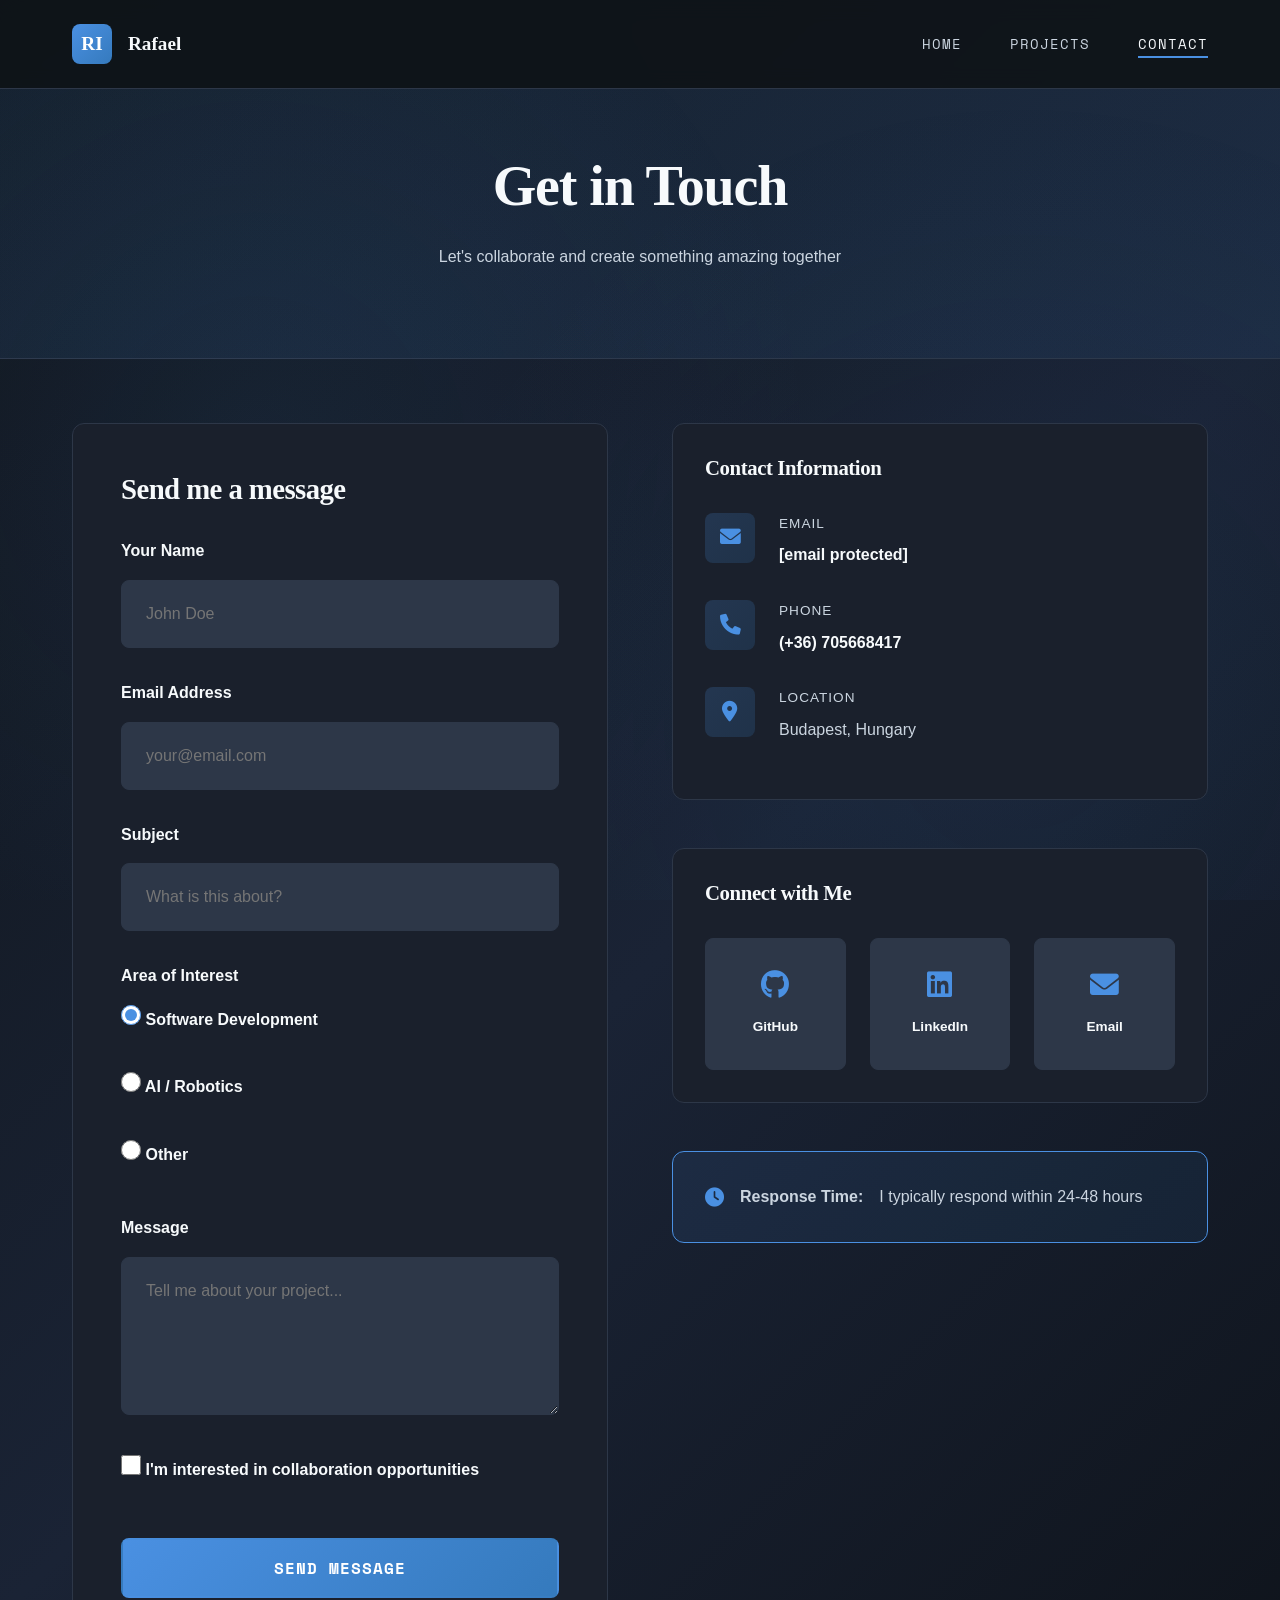
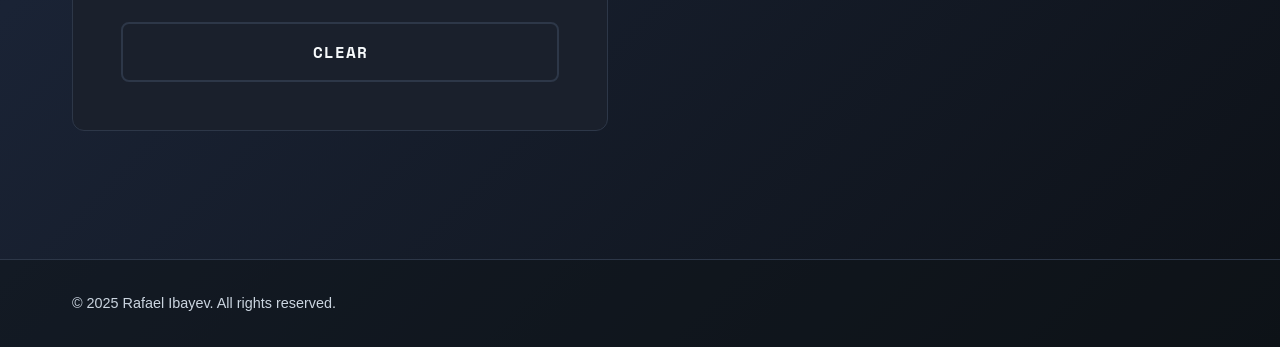
==== contact.html @ 456ae9d1 "Added new files" ====
<!DOCTYPE html>
<html lang="en">
<head>
    <meta charset="UTF-8">
    <meta name="viewport" content="width=device-width, initial-scale=1.0">
    <title>Contact | Rafael Ibayev</title>
    <link rel="stylesheet" href="style.css">
    <link rel="stylesheet" href="https://cdnjs.cloudflare.com/ajax/libs/font-awesome/6.0.0/css/all.min.css">
    <link href="https://fonts.googleapis.com/css2?family=Space+Mono:wght@400;700&family=Lora:wght@600;700;800&display=swap" rel="stylesheet">
</head>
<body>
    <nav class="navbar">
        <div class="nav-wrapper">
            <div class="logo-section">
                <div class="logo">RI</div>
                <span class="logo-text">Rafael</span>
            </div>
            <ul class="nav-menu">
                <li><a href="index.html" class="nav-link">Home</a></li>
                <li><a href="projects.html" class="nav-link">Projects</a></li>
                <li><a href="contact.html" class="nav-link active">Contact</a></li>
            </ul>
            <div class="hamburger">
                <span></span>
                <span></span>
                <span></span>
            </div>
        </div>
    </nav>

    <main>
        <section class="contact-header">
            <div class="container">
                <h1>Get in Touch</h1>
                <p class="subtitle">Let's collaborate and create something amazing together</p>
            </div>
        </section>

        <section class="contact-section">
            <div class="container">
                <div class="contact-grid">
                    <!-- Contact Form -->
                    <div class="contact-form-wrapper">
                        <h2>Send me a message</h2>
                        <form class="contact-form" id="contactForm">
                            <div class="form-group">
                                <label for="name">Your Name</label>
                                <input type="text" id="name" name="name" required placeholder="John Doe">
                            </div>

                            <div class="form-group">
                                <label for="email">Email Address</label>
                                <input type="email" id="email" name="email" required placeholder="your@email.com">
                            </div>

                            <div class="form-group">
                                <label for="subject">Subject</label>
                                <input type="text" id="subject" name="subject" required placeholder="What is this about?">
                            </div>

                            <div class="form-group">
                                <label for="interest">Area of Interest</label>
                                <div class="radio-group">
                                    <label class="radio-label">
                                        <input type="radio" name="interest" value="development" checked>
                                        <span>Software Development</span>
                                    </label>
                                    <label class="radio-label">
                                        <input type="radio" name="interest" value="ai">
                                        <span>AI / Robotics</span>
                                    </label>
                                    <label class="radio-label">
                                        <input type="radio" name="interest" value="other">
                                        <span>Other</span>
                                    </label>
                                </div>
                            </div>

                            <div class="form-group">
                                <label for="message">Message</label>
                                <textarea id="message" name="message" required placeholder="Tell me about your project..." rows="6"></textarea>
                            </div>

                            <div class="form-group checkbox-group">
                                <label class="checkbox-label">
                                    <input type="checkbox" name="consent" required>
                                    <span>I'm interested in collaboration opportunities</span>
                                </label>
                            </div>

                            <button type="submit" class="btn btn-primary btn-large">Send Message</button>
                            <button type="reset" class="btn btn-secondary btn-large">Clear</button>
                        </form>
                        <div id="formMessage" class="form-message"></div>
                    </div>

                    <!-- Contact Info -->
                    <div class="contact-info-wrapper">
                        <div class="contact-info-box">
                            <h3>Contact Information</h3>
                            <div class="info-item">
                                <div class="info-icon">
                                    <i class="fas fa-envelope"></i>
                                </div>
                                <div class="info-content">
                                    <p class="info-label">Email</p>
                                    <a href="/cdn-cgi/l/email-protection#3a485b5c5c5b5f564d525b4e7a5d575b535614595557"><span class="__cf_email__" data-cfemail="136172757572767f647b726753747e727a7f3d707c7e">[email&#160;protected]</span></a>
                                </div>
                            </div>

                            <div class="info-item">
                                <div class="info-icon">
                                    <i class="fas fa-phone"></i>
                                </div>
                                <div class="info-content">
                                    <p class="info-label">Phone</p>
                                    <a href="tel:+36705668417">(+36) 705668417</a>
                                </div>
                            </div>

                            <div class="info-item">
                                <div class="info-icon">
                                    <i class="fas fa-map-marker-alt"></i>
                                </div>
                                <div class="info-content">
                                    <p class="info-label">Location</p>
                                    <p>Budapest, Hungary</p>
                                </div>
                            </div>
                        </div>

                        <div class="social-box">
                            <h3>Connect with Me</h3>
                            <div class="social-links-grid">
                                <a href="https://github.com/falafell99" class="social-card" target="_blank">
                                    <i class="fab fa-github"></i>
                                    <span>GitHub</span>
                                </a>
                                <a href="https://www.linkedin.com/in/rafael-ibayev-17889b334/" class="social-card" target="_blank">
                                    <i class="fab fa-linkedin"></i>
                                    <span>LinkedIn</span>
                                </a>
                                <a href="/cdn-cgi/l/email-protection#daa8bbbcbcbbbfb6adb2bbae9abdb7bbb3b6f4b9b5b7" class="social-card">
                                    <i class="fas fa-envelope"></i>
                                    <span>Email</span>
                                </a>
                            </div>
                        </div>

                        <div class="response-time-box">
                            <p>
                                <i class="fas fa-clock"></i>
                                <strong>Response Time:</strong> I typically respond within 24-48 hours
                            </p>
                        </div>
                    </div>
                </div>
            </div>
        </section>
    </main>

    <footer class="footer">
        <div class="container">
            <p>&copy; 2025 Rafael Ibayev. All rights reserved.</p>
            <div class="footer-links"
---- style.css ----
/* ================================
   VARIABLES & THEME
   ================================ */

:root {
    /* Colors */
    --bg-primary: #0f1419;
    --bg-secondary: #1a202c;
    --bg-tertiary: #2d3748;
    --text-primary: #f7fafc;
    --text-secondary: #cbd5e0;
    --accent-primary: #4a90e2;
    --accent-secondary: #357abd;
    --accent-tertiary: #c0d9f5;
    --border-color: #2d3748;
    
    /* Spacing */
    --spacing-xs: 0.5rem;
    --spacing-sm: 1rem;
    --spacing-md: 1.5rem;
    --spacing-lg: 2rem;
    --spacing-xl: 3rem;
    --spacing-2xl: 4rem;
    
    /* Typography */
    --font-serif: 'Palatino', 'Palatino Linotype', serif;
    --font-mono: 'Space Mono', monospace;
    --font-sans: -apple-system, BlinkMacSystemFont, 'Segoe UI', sans-serif;
    
    /* Transitions */
    --transition-fast: 0.2s ease;
    --transition-normal: 0.35s ease;
    --transition-slow: 0.5s ease;
}

/* ================================
   GLOBAL STYLES
   ================================ */

* {
    margin: 0;
    padding: 0;
    box-sizing: border-box;
}

html {
    scroll-behavior: smooth;
}

body {
    background: linear-gradient(135deg, #0f1419 0%, #1a2335 50%, #0d1117 100%);
    color: var(--text-primary);
    font-family: var(--font-sans);
    line-height: 1.6;
    min-height: 100vh;
    overflow-x: hidden;
    position: relative;
}

body::before {
    content: '';
    position: fixed;
    top: 0;
    left: 0;
    right: 0;
    bottom: 0;
    background: radial-gradient(circle at 20% 50%, rgba(74, 144, 226, 0.08) 0%, transparent 50%),
                radial-gradient(circle at 80% 80%, rgba(53, 122, 189, 0.08) 0%, transparent 50%);
    pointer-events: none;
    z-index: 0;
}

.container {
    max-width: 1200px;
    margin: 0 auto;
    padding: 0 var(--spacing-lg);
    position: relative;
    z-index: 1;
}

/* ================================
   TYPOGRAPHY
   ================================ */

h1, h2, h3, h4, h5, h6 {
    font-family: var(--font-serif);
    font-weight: 700;
    line-height: 1.2;
    letter-spacing: -0.02em;
}

h1 { font-size: 3.5rem; }
h2 { font-size: 2.5rem; }
h3 { font-size: 1.5rem; }
h4 { font-size: 1.25rem; }

p {
    font-size: 1rem;
    color: var(--text-secondary);
    margin-bottom: var(--spacing-md);
}

a {
    color: var(--accent-primary);
    text-decoration: none;
    transition: color var(--transition-fast);
}

a:hover {
    color: var(--accent-secondary);
}

/* ================================
   BUTTONS
   ================================ */

.btn {
    display: inline-flex;
    align-items: center;
    justify-content: center;
    gap: var(--spacing-sm);
    padding: 0.75rem 1.5rem;
    border: 2px solid transparent;
    border-radius: 8px;
    font-weight: 600;
    font-size: 0.95rem;
    cursor: pointer;
    transition: all var(--transition-fast);
    font-family: var(--font-mono);
    text-transform: uppercase;
    letter-spacing: 1px;
}

.btn-large {
    padding: 1rem 2rem;
    font-size: 1rem;
    width: 100%;
    margin-top: var(--spacing-md);
}

.btn-primary {
    background: linear-gradient(135deg, #4a90e2 0%, #357abd 100%);
    color: white;
    border-color: transparent;
}

.btn-primary:hover {
    transform: translateY(-3px);
    box-shadow: 0 15px 40px rgba(74, 144, 226, 0.4);
}

.btn-secondary {
    background: transparent;
    color: var(--text-primary);
    border-color: var(--border-color);
}

.btn-secondary:hover {
    background: var(--bg-tertiary);
    border-color: var(--accent-primary);
}

/* ================================
   NAVBAR
   ================================ */

.navbar {
    position: sticky;
    top: 0;
    z-index: 1000;
    background: rgba(15, 20, 25, 0.9);
    backdrop-filter: blur(10px);
    border-bottom: 1px solid var(--border-color);
    padding: var(--spacing-md) 0;
}

.nav-wrapper {
    display: flex;
    justify-content: space-between;
    align-items: center;
    max-width: 1200px;
    margin: 0 auto;
    padding: 0 var(--spacing-lg);
}

.logo-section {
    display: flex;
    align-items: center;
    gap: var(--spacing-sm);
}

.logo {
    width: 40px;
    height: 40px;
    background: linear-gradient(135deg, var(--accent-primary) 0%, var(--accent-secondary) 100%);
    border-radius: 8px;
    display: flex;
    align-items: center;
    justify-content: center;
    font-weight: 800;
    font-size: 1.2rem;
    color: white;
    font-family: var(--font-serif);
}

.logo-text {
    font-family: var(--font-serif);
    font-size: 1.2rem;
    font-weight: 700;
    display: none;
}

@media (min-width: 768px) {
    .logo-text {
        display: block;
    }
}

.nav-menu {
    display: flex;
    list-style: none;
    gap: var(--spacing-xl);
}

.nav-link {
    color: var(--text-secondary);
    font-family: var(--font-mono);
    font-size: 0.9rem;
    text-transform: uppercase;
    letter-spacing: 1px;
    transition: color var(--transition-fast);
    position: relative;
}

.nav-link::after {
    content: '';
    position: absolute;
    bottom: -4px;
    left: 0;
    width: 0;
    height: 2px;
    background: var(--accent-primary);
    transition: width var(--transition-fast);
}

.nav-link:hover::after,
.nav-link.active::after {
    width: 100%;
}

.nav-link:hover,
.nav-link.active {
    color: var(--text-primary);
}

.hamburger {
    display: none;
    flex-direction: column;
    cursor: pointer;
    gap: 5px;
}

.hamburger span {
    width: 25px;
    height: 3px;
    background: var(--text-primary);
    border-radius: 2px;
    transition: all var(--transition-fast);
}

@media (max-width: 768px) {
    .nav-menu {
        display: none;
    }
    .hamburger {
        display: flex;
    }
}

/* ================================
   HERO SECTION
   ================================ */

.hero {
    padding: var(--spacing-2xl) 0;
    min-height: 85vh;
    display: flex;
    align-items: center;
    animation: fadeInUp 0.8s ease 0.2s both;
}

.hero .container {
    display: grid;
    grid-template-columns: 1fr 1fr;
    gap: var(--spacing-2xl);
    align-items: center;
}

.hero-content h1 {
    margin-bottom: var(--spacing-md);
    animation: fadeInUp 0.8s ease 0.3s both;
}

.gradient-text {
    background: linear-gradient(135deg, #10b981 0%, #059669 100%);
    -webkit-background-clip: text;
    -webkit-text-fill-color: transparent;
    background-clip: text;
}

.hero-subtitle {
    font-family: var(--font-mono);
    font-size: 1.1rem;
    color: var(--accent-primary);
    text-transform: uppercase;
    letter-spacing: 2px;
    margin-bottom: var(--spacing-sm);
    animation: fadeInUp 0.8s ease 0.4s both;
}

.hero-description {
    font-size: 1.1rem;
    line-height: 1.8;
    margin-bottom: var(--spacing-xl);
    animation: fadeInUp 0.8s ease 0.5s both;
}

.hero-cta {
    display: flex;
    gap: var(--spacing-md);
    margin-bottom: var(--spacing-xl);
    animation: fadeInUp 0.8s ease 0.6s both;
    flex-wrap: wrap;
}

.social-icons {
    display: flex;
    gap: var(--spacing-lg);
    animation: fadeInUp 0.8s ease 0.7s both;
}

.social-link {
    width: 50px;
    height: 50px;
    border: 2px solid var(--border-color);
    border-radius: 8px;
    display: flex;
    align-items: center;
    justify-content: center;
    font-size: 1.5rem;
    transition: all var(--transition-fast);
    color: var(--text-primary);
}

.social-link:hover {
    background: linear-gradient(135deg, #4a90e2 0%, #357abd 100%);
    border-color: transparent;
    color: white;
    transform: translateY(-5px);
}

.hero-visual {
    position: relative;
    height: 400px;
    display: none;
}

@media (min-width: 1024px) {
    .hero-visual {
        display: flex;
        align-items: center;
        justify-content: center;
    }
}

.hero-image {
    position: relative;
    width: 100%;
    height: 100%;
    border-radius: 16px;
    overflow: hidden;
    border: 2px solid var(--border-color);
    box-shadow: 0 20px 60px rgba(74, 144, 226, 0.2);
}

.hero-img {
    width: 100%;
    height: 100%;
    object-fit: cover;
    transition: transform var(--transition-slow);
}

.hero-image:hover .hero-img {
    transform: scale(1.05);
}

.floating-card {
    position: absolute;
    width: 150px;
    height: 150px;
    border: 2px solid var(--border-color);
    border-radius: 12px;
    display: flex;
    align-items: center;
    justify-content: center;
    background: rgba(30, 41, 59, 0.5);
    backdrop-filter: blur(10px);
    animation: float 3s ease-in-out infinite;
}

.card-1 {
    top: 0;
    right: 0;
    animation-delay: 0s;
}

.card-2 {
    top: 150px;
    right: 120px;
    animation-delay: 0.5s;
}

.card-3 {
    bottom: 50px;
    right: 30px;
    animation-delay: 1s;
}

.card-label {
    font-family: var(--font-mono);
    font-size: 0.9rem;
    text-transform: uppercase;
    letter-spacing: 1px;
    text-align: center;
    color: var(--accent-primary);
}

@keyframes float {
    0%, 100% {
        transform: translateY(0px);
    }
    50% {
        transform: translateY(-20px);
    }
}

@keyframes fadeInUp {
    from {
        opacity: 0;
        transform: translateY(30px);
    }
    to {
        opacity: 1;
        transform: translateY(0);
    }
}

/* ================================
   ABOUT SECTION
   ================================ */

.about {
    padding: var(--spacing-2xl) 0;
    background: rgba(26, 35, 53, 0.3);
    border-top: 1px solid var(--border-color);
    border-bottom: 1px solid var(--border-color);
}

.section-title {
    margin-bottom: var(--spacing-xl);
    text-align: center;
}

.about-content {
    display: grid;
    grid-template-columns: 1fr 1fr;
    gap: var(--spacing-2xl);
    align-items: start;
}

.about-text p {
    font-size: 1.05rem;
    line-height: 1.8;
}

.skills-grid {
    display: flex;
    flex-direction: column;
    gap: var(--spacing-xl);
}

.skill-category h3 {
    margin-bottom: var(--spacing-md);
    font-size: 1.1rem;
}

.skill-tags {
    display: flex;
    flex-wrap: wrap;
    gap: var(--spacing-sm);
}

.tag {
    background: var(--bg-tertiary);
    border: 1px solid var(--border-color);
    padding: 0.5rem 1rem;
    border-radius: 20px;
    font-size: 0.9rem;
    color: var(--text-secondary);
    transition: all var(--transition-fast);
}

.tag:hover {
    background: var(--accent-primary);
    border-color: var(--accent-primary);
    color: white;
    transform: translateY(-3px);
}

.tag.accent {
    background: linear-gradient(135deg, rgba(99, 102, 241, 0.2) 0%, rgba(139, 92, 246, 0.2) 100%);
    border-color: var(--accent-primary);
    color: var(--accent-primary);
}

@media (max-width: 768px) {
    .about-content {
        grid-template-columns: 1fr;
    }
}

/* ================================
   ACHIEVEMENTS SECTION
   ================================ */

.achievements {
    padding: var(--spacing-2xl) 0;
}

.achievements-grid {
    display: grid;
    grid-template-columns: repeat(auto-fit, minmax(250px, 1fr));
    gap: var(--spacing-lg);
}

.achievement-card {
    background: linear-gradient(135deg, rgba(74, 144, 226, 0.15) 0%, rgba(53, 122, 189, 0.15) 100%);
    border: 2px solid var(--border-color);
    padding: var(--spacing-lg);
    border-radius: 16px;
    text-align: center;
    transition: all var(--transition-normal);
    position: relative;
    overflow: hidden;
}

.achievement-card::before {
    content: '';
    position: absolute;
    top: 0;
    left: -100%;
    width: 100%;
    height: 100%;
    background: linear-gradient(135deg, rgba(74, 144, 226, 0.3) 0%, transparent 100%);
    transition: left var(--transition-normal);
}

.achievement-card:hover::before {
    left: 100%;
}

.achievement-card:hover {
    border-color: var(--accent-primary);
    transform: translateY(-10px);
    box-shadow: 0 25px 50px rgba(74, 144, 226, 0.3);
}

.medal-container {
    width: 100%;
    margin-bottom: 15px;
}

.medal-photo {
    width: 100%;
    height: 180px; 
    object-fit: contain; 
    border-radius: 8px; 
    background-color: #f8fafc; 
    border: 1px solid #e5e7eb;
    padding: 5px; 
    box-shadow: 0 2px 4px rgba(0,0,0,0.05);
}

.card-img {
    width: 100%;
    height: 250px;
    object-fit: cover;
}

.medal-photo:hover {
    transform: scale(1.1) rotate(5deg);
    box-shadow: 0 12px 30px rgba(0, 0, 0, 0.4);
}

.medal-icon {
    width: 80px;
    height: 80px;
    margin: 0 auto var(--spacing-md);
    display: flex;
    align-items: center;
    justify-content: center;
    font-size: 2.5rem;
    border-radius: 50%;
    transition: all var(--transition-normal);
    box-shadow: 0 8px 20px rgba(0, 0, 0, 0.3);
}

.medal-icon:hover {
    transform: scale(1.1) rotate(5deg);
    box-shadow: 0 12px 30px rgba(0, 0, 0, 0.4);
}

.medal-icon.gold {
    background: linear-gradient(135deg, #fbbf24 0%, #f59e0b 100%);
    color: #78350f;
}

.medal-icon.silver {
    background: linear-gradient(135deg, #e5e7eb 0%, #d1d5db 100%);
    color: #374151;
}

.medal-icon.bronze {
    background: linear-gradient(135deg, #d97706 0%, #b45309 100%);
    color: white;
}

.achievement-card h3 {
    margin-bottom: var(--spacing-sm);
}

.achievement-card p {
    font-size: 0.95rem;
    margin-bottom: var(--spacing-xs);
}

.meta {
    font-family: var(--font-mono);
    font-size: 0.85rem;
    color: var(--accent-primary);
    text-transform: uppercase;
    letter-spacing: 1px;
}

/* ================================
   FEATURED PROJECTS
   ================================ */

.featured-projects {
    padding: var(--spacing-2xl) 0;
    background: rgba(26, 35, 53, 0.3);
    border-top: 1px solid var(--border-color);
    border-bottom: 1px solid var(--border-color);
}

.projects-preview {
    display: grid;
    grid-template-columns: repeat(auto-fit, minmax(320px, 1fr));
    gap: var(--spacing-lg);
    margin-bottom: var(--spacing-2xl);
}

.project-preview-card {
    background: var(--bg-secondary);
    border: 1px solid var(--border-color);
    padding: var(--spacing-lg);
    border-radius: 12px;
    transition: all var(--transition-normal);
    overflow: hidden;
}

.project-preview-card:hover {
    border-color: var(--accent-primary);
    transform: translateY(-8px);
    box-shadow: 0 20px 40px rgba(74, 144, 226, 0.2);
}

.project-card-image {
    width: calc(100% + 2 * var(--spacing-lg));
    margin: calc(-1 * var(--spacing-lg)) calc(-1 * var(--spacing-lg)) var(--spacing-lg) calc(-1 * var(--spacing-lg));
    height: 200px;
    border-radius: 12px 12px 0 0;
    overflow: hidden;
}

.card-img {
    width: 100%;
    height: 100%;
    object-fit: cover;
    transition: transform var(--transition-normal);
}

.project-preview-card:hover .card-img {
    transform: scale(1.05);
}

.project-badge {
    display: inline-block;
    background: linear-gradient(135deg, #4a90e2 0%, #357abd 100%);
    color: white;
    padding: 0.4rem 1rem;
    border-radius: 20px;
    font-size: 0.75rem;
    text-transform: uppercase;
    letter-spacing: 1px;
    margin-bottom: var(--spacing-md);
    font-weight: 600;
}

.project-preview-card h3 {
    margin-bottom: var(--spacing-sm);
}

.project-preview-card p {
    font-size: 0.95rem;
    margin-bottom: var(--spacing-md);
    line-height: 1.6;
}

.tech-stack {
    display: flex;
    flex-wrap: wrap;
    gap: var(--spacing-xs);
    margin-bottom: var(--spacing-md);
}

.tech-stack span {
    background: var(--bg-tertiary);
    padding: 0.3rem 0.7rem;
    border-radius: 4px;
    font-size: 0.8rem;
    color: var(--accent-primary);
    font-family: var(--font-mono);
}

.project-link {
    color: var(--accent-primary);
    font-weight: 600;
    font-family: var(--font-mono);
    transition: all var(--transition-fast);
    display: inline-flex;
    align-items: center;
}

.project-link:hover {
    gap: 0.5rem;
}

.view-all-projects {
    text-align: center;
}

/* ================================
   PROJECTS PAGE
   ================================ */

.projects-header {
    padding: var(--spacing-2xl) 0;
    text-align: center;
    background: linear-gradient(135deg, rgba(74, 144, 226, 0.1) 0%, rgba(53, 122, 189, 0.1) 100%);
    border-bottom: 1px solid var(--border-color);
}

.projects-header h1 {
    margin-bottom: var(--spacing-md);
}

.projects-section {
    padding: var(--spacing-2xl) 0;
}

.project-item {
    margin-bottom: var(--spacing-2xl);
    padding-bottom: var(--spacing-2xl);
    border-bottom: 1px solid var(--border-color);
}

.project-item:last-child {
    border-bottom: none;
    margin-bottom: 0;
    padding-bottom: 0;
}

.project-grid {
    display: grid;
    grid-template-columns: 1fr 1fr;
    gap: var(--spacing-2xl);
    align-items: center;
}

@media (max-width: 768px) {
    .project-grid {
        grid-template-columns: 1fr;
    }
}

.project-image {
    height: 400px;
    border-radius: 12px;
    overflow: hidden;
    position: relative;
}

.project-img {
    width: 100%;
    height: 100%;
    object-fit: cover;
    border: 2px solid var(--border-color);
    border-radius: 12px;
    transition: all var(--transition-normal);
}

.project-image:hover .project-img {
    transform: scale(1.05);
    filter: brightness(0.8);
}

.image-overlay {
    position: absolute;
    top: 0;
    left: 0;
    right: 0;
    bottom: 0;
    display: flex;
    align-items: center;
    justify-content: center;
    background: rgba(0, 0, 0, 0.3);
    opacity: 0;
    transition: opacity var(--transition-normal);
}

.project-image:hover .image-overlay {
    opacity: 1;
}

.overlay-label {
    background: linear-gradient(135deg, var(--accent-primary) 0%, var(--accent-secondary) 100%);
    color: white;
    padding: 0.75rem 1.5rem;
    border-radius: 20px;
    font-weight: 600;
    font-size: 0.9rem;
    text-transform: uppercase;
    letter-spacing: 1px;
}

.project-details {
    display: flex;
    flex-direction: column;
    gap: var(--spacing-lg);
}

.project-header h2 {
    margin: var(--spacing-sm) 0;
}

.project-year {
    font-family: var(--font-mono);
    font-size: 0.9rem;
    color: var(--accent-primary);
    text-transform: uppercase;
    letter-spacing: 1px;
}

.project-tag {
    display: inline-block;
    padding: 0.4rem 1rem;
    border-radius: 20px;
    font-size: 0.75rem;
    text-transform: uppercase;
    letter-spacing: 1px;
    font-weight: 600;
    margin-bottom: var(--spacing-md);
    width: fit-content;
}

.project-tag.ml {
    background: linear-gradient(135deg, rgba(74, 144, 226, 0.2) 0%, rgba(53, 122, 189, 0.2) 100%);
    color: var(--accent-primary);
    border: 1px solid var(--accent-primary);
}

.project-tag.robotics {
    background: linear-gradient(135deg, rgba(74, 144, 226, 0.2) 0%, rgba(192, 217, 245, 0.2) 100%);
    color: #4a90e2;
    border: 1px solid #4a90e2;
}

.project-tag.cv {
    background: linear-gradient(135deg, rgba(53, 122, 189, 0.2) 0%, rgba(74, 144, 226, 0.2) 100%);
    color: #357abd;
    border: 1px solid #357abd;
}

.project-tag.engineering {
    background: linear-gradient(135deg, rgba(74, 144, 226, 0.2) 0%, rgba(53, 122, 189, 0.2) 100%);
    color: var(--accent-primary);
    border: 1px solid var(--accent-primary);
}

.project-description {
    display: flex;
    flex-direction: column;
    gap: var(--spacing-md);
}

.project-tech {
    padding: var(--spacing-lg);
    background: var(--bg-tertiary);
    border-radius: 8px;
    border: 1px solid var(--border-color);
}

.project-tech h4 {
    margin-bottom: var(--spacing-md);
}

.tech-badges {
    display: flex;
    flex-wrap: wrap;
    gap: var(--spacing-sm);
}

.tech-badge {
    background: linear-gradient(135deg, rgba(99, 102, 241, 0.2) 0%, rgba(139, 92, 246, 0.2) 100%);
    border: 1px solid var(--accent-primary);
    padding: 0.5rem 1rem;
    border-radius: 6px;
    font-size: 0.85rem;
    color: var(--accent-primary);
    font-family: var(--font-mono);
}

.project-links {
    display: flex;
    gap: var(--spacing-md);
    flex-wrap: wrap;
}

.project-link-btn {
    display: inline-flex;
    align-items: center;
    gap: var(--spacing-sm);
    padding: 0.75rem 1.5rem;
    background: linear-gradient(135deg, #4a90e2 0%, #357abd 100%);
    color: white;
    border-radius: 8px;
    font-weight: 600;
    transition: all var(--transition-fast);
}

.project-link-btn:hover {
    transform: translateY(-3px);
    box-shadow: 0 15px 40px rgba(74, 144, 226, 0.3);
}

/* ================================
   MORE PROJECTS
   ================================ */

.more-projects {
    padding: var(--spacing-2xl) 0;
    background: rgba(26, 35, 53, 0.3);
    border-top: 1px solid var(--border-color);
    border-bottom: 1px solid var(--border-color);
}

.mini-projects-grid {
    display: grid;
    grid-template-columns: repeat(auto-fit, minmax(250px, 1fr));
    gap: var(--spacing-lg);
}

.mini-project {
    background: var(--bg-secondary);
    border: 1px solid var(--border-color);
    padding: var(--spacing-lg);
    border-radius: 12px;
    text-align: center;
    transition: all var(--transition-normal);
}

.mini-project:hover {
    border-color: var(--accent-primary);
    transform: translateY(-5px);
}

.mini-project h3 {
    display: flex;
    align-items: center;
    justify-content: center;
    gap: var(--spacing-sm);
    margin-bottom: var(--spacing-md);
    font-size: 1.3rem;
}

.mini-project i {
    color: var(--accent-primary);
}

.mini-project p {
    font-size: 0.95rem;
}

/* ================================
   CONTACT PAGE
   ================================ */

.contact-header {
    padding: var(--spacing-2xl) 0;
    text-align: center;
    background: linear-gradient(135deg, rgba(74, 144, 226, 0.1) 0%, rgba(53, 122, 189, 0.1) 100%);
    border-bottom: 1px solid var(--border-color);
}

.contact-header h1 {
    margin-bottom: var(--spacing-md);
}

.contact-section {
    padding: var(--spacing-2xl) 0;
}

.contact-grid {
    display: grid;
    grid-template-columns: 1fr 1fr;
    gap: var(--spacing-2xl);
}

@media (max-width: 968px) {
    .contact-grid {
        grid-template-columns: 1fr;
    }
}

.contact-form-wrapper {
    background: var(--bg-secondary);
    border: 1px solid var(--border-color);
    padding: var(--spacing-xl);
    border-radius: 12px;
}

.contact-form-wrapper h2 {
    margin-bottom: var(--spacing-lg);
    font-size: 1.8rem;
}

.form-group {
    margin-bottom: var(--spacing-lg);
}

.form-group label {
    display: block;
    margin-bottom: var(--spacing-sm);
    font-weight: 600;
    color: var(--text-primary);
}

.form-group input[type="text"],
.form-group input[type="email"],
.form-group textarea {
    width: 100%;
    padding: var(--spacing-md);
    background: var(--bg-tertiary);
    border: 1px solid var(--border-color);
    border-radius: 8px;
    color: var(--text-primary);
    font-family: var(--font-sans);
    font-size: 1rem;
    transition: all var(--transition-fast);
}

.form-group input[type="text"]:focus,
.form-group input[type="email"]:focus,
.form-group textarea:focus {
    outline: none;
    border-color: var(--accent-primary);
    background: var(--bg-tertiary);
    box-shadow: 0 0 0 3px rgba(99, 102, 241, 0.1);
}

.radio-group {
    display: flex;
    flex-direction: column;
    gap: var(--spacing-md);
}

.radio-label {
    display: flex;
    align-items: center;
    gap: var(--spacing-sm);
    cursor: pointer;
    color: var(--text-secondary);
    transition: color var(--transition-fast);
}

.radio-label:hover {
    color: var(--text-primary);
}

.radio-label input[type="radio"] {
    width: 20px;
    height: 20px;
    cursor: pointer;
    accent-color: var(--accent-primary);
}

.checkbox-group {
    margin-top: var(--spacing-lg);
}

.checkbox-label {
    display: flex;
    align-items: center;
    gap: var(--spacing-sm);
    cursor: pointer;
    color: var(--text-secondary);
}

.checkbox-label input[type="checkbox"] {
    width: 20px;
    height: 20px;
    cursor: pointer;
    accent-color: var(--accent-primary);
}

.form-message {
    margin-top: var(--spacing-md);
    padding: var(--spacing-md);
    border-radius: 8px;
    text-align: center;
    display: none;
}

.form-message.success {
    display: block;
    background: rgba(34, 197, 94, 0.1);
    color: #22c55e;
    border: 1px solid rgba(34, 197, 94, 0.3);
}

.form-message.error {
    display: block;
    background: rgba(239, 68, 68, 0.1);
    color: #ef4444;
    border: 1px solid rgba(239, 68, 68, 0.3);
}

.contact-info-wrapper {
    display: flex;
    flex-direction: column;
    gap: var(--spacing-xl);
}

.contact-info-box,
.social-box,
.response-time-box {
    background: var(--bg-secondary);
    border: 1px solid var(--border-color);
    padding: var(--spacing-lg);
    border-radius: 12px;
}

.contact-info-box h3,
.social-box h3 {
    margin-bottom: var(--spacing-lg);
    font-size: 1.3rem;
}

.info-item {
    display: flex;
    gap: var(--spacing-md);
    margin-bottom: var(--spacing-lg);
}

.info-item:last-child {
    margin-bottom: 0;
}

.info-icon {
    width: 50px;
    height: 50px;
    display: flex;
    align-items: center;
    justify-content: center;
    background: linear-gradient(135deg, rgba(74, 144, 226, 0.2) 0%, rgba(53, 122, 189, 0.2) 100%);
    border-radius: 8px;
    color: var(--accent-primary);
    font-size: 1.3rem;
    flex-shrink: 0;
}

.info-content {
    flex: 1;
}

.info-label {
    color: var(--text-secondary);
    font-size: 0.85rem;
    text-transform: uppercase;
    letter-spacing: 1px;
    margin-bottom: var(--spacing-xs);
}

.info-content a {
    color: var(--text-primary);
    font-weight: 600;
}

.social-links-grid {
    display: grid;
    grid-template-columns: repeat(3, 1fr);
    gap: var(--spacing-md);
}

.social-card {
    display: flex;
    flex-direction: column;
    align-items: center;
    justify-content: center;
    padding: var(--spacing-lg);
    background: var(--bg-tertiary);
    border: 1px solid var(--border-color);
    border-radius: 8px;
    transition: all var(--transition-normal);
    color: var(--text-primary);
}

.social-card:hover {
    background: linear-gradient(135deg, rgba(74, 144, 226, 0.2) 0%, rgba(53, 122, 189, 0.2) 100%);
    border-color: var(--accent-primary);
    transform: translateY(-5px);
}

.social-card i {
    font-size: 1.8rem;
    margin-bottom: var(--spacing-sm);
    color: var(--accent-primary);
}

.social-card span {
    font-size: 0.85rem;
    font-weight: 600;
}

.response-time-box {
    padding: var(--spacing-lg);
    background: linear-gradient(135deg, rgba(74, 144, 226, 0.1) 0%, rgba(53, 122, 189, 0.1) 100%);
    border: 1px solid var(--accent-primary);
}

.response-time-box p {
    display: flex;
    align-items: center;
    gap: var(--spacing-sm);
    margin: 0;
}

.response-time-box i {
    color: var(--accent-primary);
    font-size: 1.2rem;
}

/* ================================
   CTA SECTION
   ================================ */

.cta-section {
    padding: var(--spacing-2xl) 0;
    text-align: center;
    background: linear-gradient(135deg, rgba(74, 144, 226, 0.15) 0%, rgba(53, 122, 189, 0.15) 100%);
    border-top: 1px solid var(--border-color);
    border-bottom: 1px solid var(--border-color);
}

.cta-section h2 {
    margin-bottom: var(--spacing-md);
    background: linear-gradient(135deg, #4a90e2 0%, #357abd 100%);
    -webkit-background-clip: text;
    -webkit-text-fill-color: transparent;
    background-clip: text;
}

.cta-section p {
    font-size: 1.1rem;
    margin-bottom: var(--spacing-lg);
    color: var(--text-secondary);
}

/* ================================
   FOOTER
   ================================ */

.footer {
    padding: var(--spacing-lg) 0;
    border-top: 1px solid var(--border-color);
    background: rgba(15, 20, 25, 0.5);
    margin-top: var(--spacing-2xl);
}

.footer .container {
    display: flex;
    justify-content: space-between;
    align-items: center;
}

.footer p {
    margin: 0;
    color: var(--text-secondary);
    font-size: 0.9rem;
}

.footer-links {
    display: flex;
    gap: var(--spacing-lg);
}

.footer-links a {
    color: var(--text-secondary);
    font-size: 0.9rem;
    transition: color var(--transition-fast);
}

.footer-links a:hover {
    color: var(--accent-primary);
}

@media (max-width: 768px) {
    .footer .container {
        flex-direction: column;
        gap: var(--spacing-md);
        text-align: center;
    }
}

/* ================================
   RESPONSIVE
   ================================ */

@media (max-width: 768px) {
    h1 { font-size: 2.5rem; }
    h2 { font-size: 1.8rem; }
    h3 { font-size: 1.3rem; }
    
    .hero .container {
        grid-template-columns: 1fr;
        gap: var(--spacing-lg);
    }
    
    .hero {
        min-height: auto;
        padding: var(--spacing-xl) 0;
    }
    
    .hero-cta {
        flex-direction: column;
    }
    
    .btn-large {
        width: 100%;
    }
    
    .about-content {
        grid-template-columns: 1fr;
    }
    
    .contact-grid {
        grid-template-columns: 1fr;
    }
}

@media (max-width: 480px) {
    :root {
        --spacing-lg: 1.5rem;
        --spacing-2xl: 2.5rem;
    }
    
    h1 { font-size: 2rem; }
    h2 { font-size: 1.5rem; }
    
    .container {
        padding: 0 var(--spacing-md);
    }
    
    .hero {
        padding: var(--spacing-lg) 0;
    }
    
    .social-icons {
        flex-wrap: wrap;
    }
}
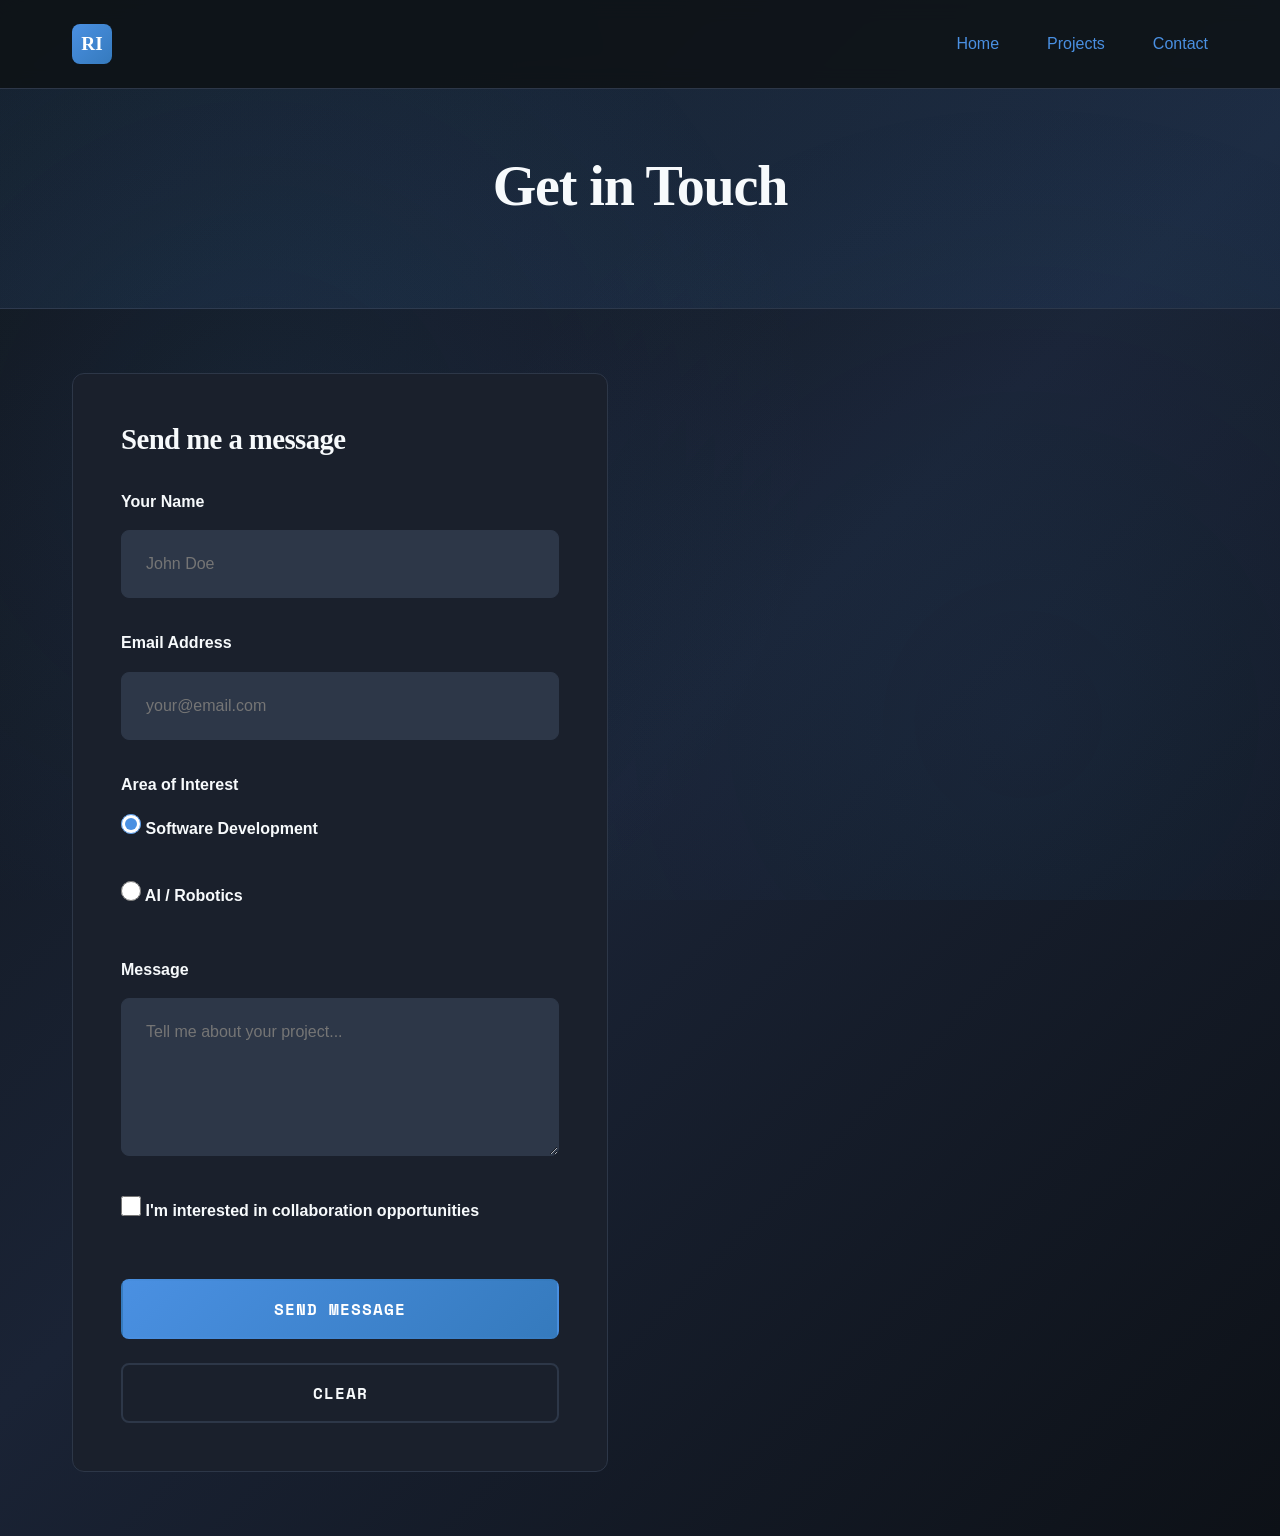
==== commit c38d0da8: "Final submission build: all ELTE criteria met" ====
--- a/contact.html
+++ b/contact.html
@@ -3,87 +3,59 @@
 <head>
     <meta charset="UTF-8">
     <meta name="viewport" content="width=device-width, initial-scale=1.0">
-    <title>Contact | Rafael Ibayev</title>
+    <title>Contact – Portfolio of Rafael Ibayev</title>
     <link rel="stylesheet" href="style.css">
     <link rel="stylesheet" href="https://cdnjs.cloudflare.com/ajax/libs/font-awesome/6.0.0/css/all.min.css">
     <link href="https://fonts.googleapis.com/css2?family=Space+Mono:wght@400;700&family=Lora:wght@600;700;800&display=swap" rel="stylesheet">
 </head>
 <body>
-    <nav class="navbar">
-        <div class="nav-wrapper">
-            <div class="logo-section">
-                <div class="logo">RI</div>
-                <span class="logo-text">Rafael</span>
+    <header>
+        <nav class="navbar">
+            <div class="nav-wrapper">
+                <div class="logo-section"><div class="logo">RI</div></div>
+                <ul class="nav-menu"><li><a href="index.html">Home</a></li><li><a href="projects.html">Projects</a></li><li><a href="contact.html" class="active">Contact</a></li></ul>
             </div>
-            <ul class="nav-menu">
-                <li><a href="index.html" class="nav-link">Home</a></li>
-                <li><a href="projects.html" class="nav-link">Projects</a></li>
-                <li><a href="contact.html" class="nav-link active">Contact</a></li>
-            </ul>
-            <div class="hamburger">
-                <span></span>
-                <span></span>
-                <span></span>
-            </div>
-        </div>
-    </nav>
+        </nav>
+    </header>
 
     <main>
         <section class="contact-header">
-            <div class="container">
-                <h1>Get in Touch</h1>
-                <p class="subtitle">Let's collaborate and create something amazing together</p>
-            </div>
+            <div class="container"><h1>Get in Touch</h1></div>
         </section>
 
         <section class="contact-section">
             <div class="container">
                 <div class="contact-grid">
-                    <!-- Contact Form -->
                     <div class="contact-form-wrapper">
                         <h2>Send me a message</h2>
-                        <form class="contact-form" id="contactForm">
+                        <form class="contact-form" id="contactForm" method="post" action="mailto:raffaelwhat@gmail.com" enctype="text/plain">
                             <div class="form-group">
-                                <label for="name">Your Name</label>
-                                <input type="text" id="name" name="name" required placeholder="John Doe">
+                                <label for="name">Your Name</label> <input type="text" id="name" name="name" required maxlength="100" placeholder="John Doe"> </div>
+
+                            <div class="form-group">
+                                <label for="email">Email Address</label>
+                                <input type="email" id="email" name="email" required maxlength="100" placeholder="your@email.com">
                             </div>
 
                             <div class="form-group">
-                                <label for="email">Email Address</label>
-                                <input type="email" id="email" name="email" required placeholder="your@email.com">
-                            </div>
-
-                            <div class="form-group">
-                                <label for="subject">Subject</label>
-                                <input type="text" id="subject" name="subject" required placeholder="What is this about?">
-                            </div>
-
-                            <div class="form-group">
-                                <label for="interest">Area of Interest</label>
-                                <div class="radio-group">
+                                <label for="interest">Area of Interest</label> <div class="radio-group">
                                     <label class="radio-label">
-                                        <input type="radio" name="interest" value="development" checked>
+                                        <input type="radio" id="development" name="interest" value="development" checked>
                                         <span>Software Development</span>
                                     </label>
                                     <label class="radio-label">
-                                        <input type="radio" name="interest" value="ai">
+                                        <input type="radio" id="ai_robotics" name="interest" value="ai">
                                         <span>AI / Robotics</span>
-                                    </label>
-                                    <label class="radio-label">
-                                        <input type="radio" name="interest" value="other">
-                                        <span>Other</span>
                                     </label>
                                 </div>
                             </div>
 
                             <div class="form-group">
-                                <label for="message">Message</label>
-                                <textarea id="message" name="message" required placeholder="Tell me about your project..." rows="6"></textarea>
+                                <label for="message">Message</label> <textarea id="message" name="message" required maxlength="1000" placeholder="Tell me about your project..." rows="6"></textarea>
                             </div>
 
                             <div class="form-group checkbox-group">
-                                <label class="checkbox-label">
-                                    <input type="checkbox" name="consent" required>
+                                <label class="checkbox-label" for="consent"> <input type="checkbox" id="consent" name="consent" required>
                                     <span>I'm interested in collaboration opportunities</span>
                                 </label>
                             </div>
@@ -91,75 +63,10 @@
                             <button type="submit" class="btn btn-primary btn-large">Send Message</button>
                             <button type="reset" class="btn btn-secondary btn-large">Clear</button>
                         </form>
-                        <div id="formMessage" class="form-message"></div>
                     </div>
-
-                    <!-- Contact Info -->
-                    <div class="contact-info-wrapper">
-                        <div class="contact-info-box">
-                            <h3>Contact Information</h3>
-                            <div class="info-item">
-                                <div class="info-icon">
-                                    <i class="fas fa-envelope"></i>
-                                </div>
-                                <div class="info-content">
-                                    <p class="info-label">Email</p>
-                                    <a href="/cdn-cgi/l/email-protection#3a485b5c5c5b5f564d525b4e7a5d575b535614595557"><span class="__cf_email__" data-cfemail="136172757572767f647b726753747e727a7f3d707c7e">[email&#160;protected]</span></a>
-                                </div>
-                            </div>
-
-                            <div class="info-item">
-                                <div class="info-icon">
-                                    <i class="fas fa-phone"></i>
-                                </div>
-                                <div class="info-content">
-                                    <p class="info-label">Phone</p>
-                                    <a href="tel:+36705668417">(+36) 705668417</a>
-                                </div>
-                            </div>
-
-                            <div class="info-item">
-                                <div class="info-icon">
-                                    <i class="fas fa-map-marker-alt"></i>
-                                </div>
-                                <div class="info-content">
-                                    <p class="info-label">Location</p>
-                                    <p>Budapest, Hungary</p>
-                                </div>
-                            </div>
-                        </div>
-
-                        <div class="social-box">
-                            <h3>Connect with Me</h3>
-                            <div class="social-links-grid">
-                                <a href="https://github.com/falafell99" class="social-card" target="_blank">
-                                    <i class="fab fa-github"></i>
-                                    <span>GitHub</span>
-                                </a>
-                                <a href="https://www.linkedin.com/in/rafael-ibayev-17889b334/" class="social-card" target="_blank">
-                                    <i class="fab fa-linkedin"></i>
-                                    <span>LinkedIn</span>
-                                </a>
-                                <a href="/cdn-cgi/l/email-protection#daa8bbbcbcbbbfb6adb2bbae9abdb7bbb3b6f4b9b5b7" class="social-card">
-                                    <i class="fas fa-envelope"></i>
-                                    <span>Email</span>
-                                </a>
-                            </div>
-                        </div>
-
-                        <div class="response-time-box">
-                            <p>
-                                <i class="fas fa-clock"></i>
-                                <strong>Response Time:</strong> I typically respond within 24-48 hours
-                            </p>
-                        </div>
                     </div>
-                </div>
             </div>
         </section>
     </main>
-
-    <footer class="footer">
-        <div class="container">
-            <p>&copy; 2025 Rafael Ibayev. All rights reserved.</p>
-            <div class="footer-links"+</body>
+</html>
--- a/style.css
+++ b/style.css
@@ -583,12 +583,8 @@
 .medal-photo {
     width: 100%;
     height: 180px; 
-    object-fit: contain; 
-    border-radius: 8px; 
-    background-color: #f8fafc; 
-    border: 1px solid #e5e7eb;
-    padding: 5px; 
-    box-shadow: 0 2px 4px rgba(0,0,0,0.05);
+    object-fit: contain; /* Чтобы сертификат был виден целиком */
+    background-color: #f8fafc; /* Светлый фон для пустых мест по бокам */
 }
 
 .card-img {
@@ -1399,4 +1395,71 @@
     .social-icons {
         flex-wrap: wrap;
     }
-}+}
+/* Фикс для вертикального видео в проектах */
+.prosthetic-media-container {
+    display: flex;
+    gap: 20px;
+    margin-top: 20px;
+}
+
+.prosthetic-media-container video {
+    max-height: 400px; /* Ограничиваем высоту вертикального видео */
+    width: auto;
+    border-radius: 12px;
+    border: 1px solid #334155;
+}
+
+.prosthetic-media-container .project-img-small {
+    width: 50%;
+    object-fit: cover;
+    border-radius: 12px;
+}
+
+@media (max-width: 768px) {
+    .prosthetic-media-container {
+        flex-direction: column;
+    }
+    .prosthetic-media-container .project-img-small {
+        width: 100%;
+    }
+}
+
+body { font-size: 1rem; }
+
+/* Пункт 16: Visited ссылки выглядят иначе для контраста */
+a:visited {
+    color: var(--accent-tertiary);
+    opacity: 0.8;
+}
+
+/* Пункт 18: Ссылки в текстовых блоках должны быть подчеркнуты (навсегда) */
+.about-text p a, .project-description p a {
+    text-decoration: underline;
+}
+
+/* Пункт 19: СТИЛИ ДЛЯ ПЕЧАТИ (ОБЯЗАТЕЛЬНО) */
+@media print {
+    /* Скрываем всё лишнее: меню, кнопки, видео, иконки */
+    .navbar, .btn, .social-icons, .footer, .hamburger, .hero-cta, video, .project-links {
+        display: none !important;
+    }
+    body {
+        background: white !important;
+        color: black !important;
+    }
+    .container {
+        width: 100% !important;
+        max-width: none !important;
+        padding: 0 !important;
+        margin: 0 !important;
+    }
+    h1, h2, h3 { color: black !important; }
+    p { color: #333 !important; }
+    /* Показываем ссылки в виде текста рядом с ними */
+    a:after { content: " (" attr(href) ")"; font-size: 0.8rem; }
+}
+
+/* Стили для таблицы из Пункта 4 */
+table th { font-family: var(--font-mono); background-color: var(--bg-tertiary); }
+table td { border: 1px solid var(--border-color); }
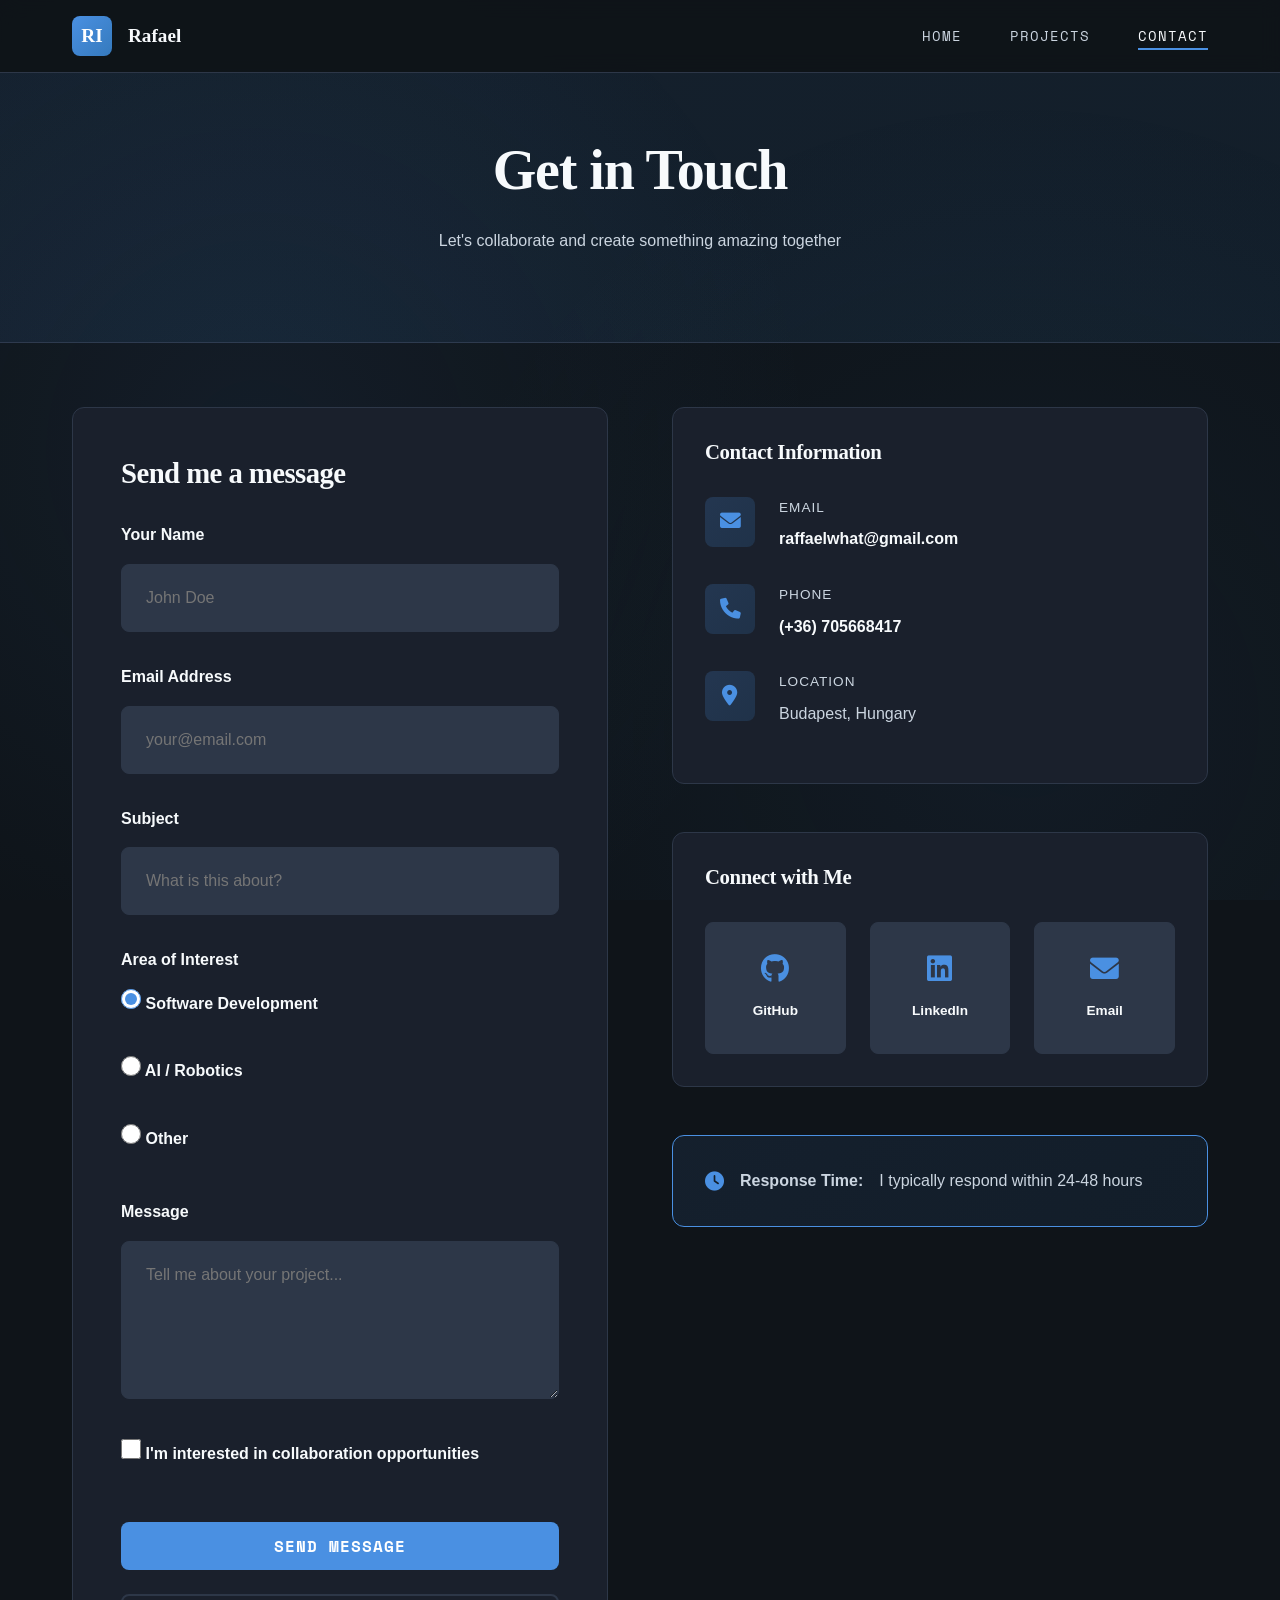
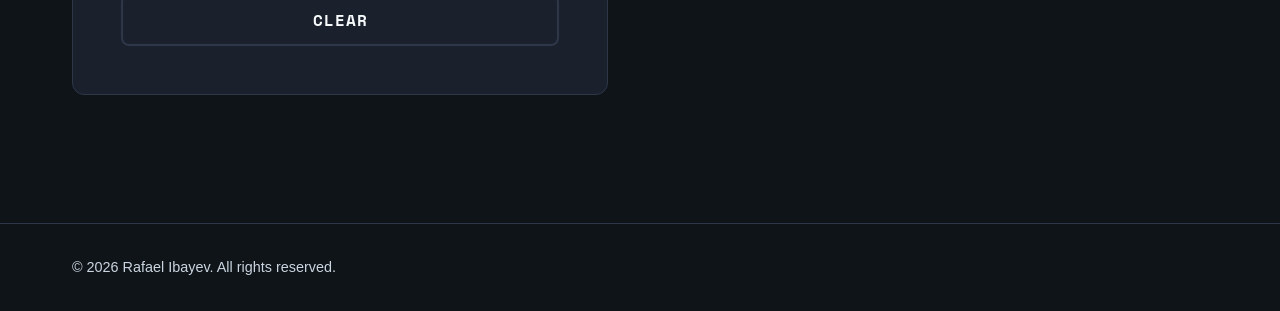
==== commit 4910fa0b: "Restored right-hand contact info and fixed form compliance" ====
--- a/contact.html
+++ b/contact.html
@@ -3,24 +3,35 @@
 <head>
     <meta charset="UTF-8">
     <meta name="viewport" content="width=device-width, initial-scale=1.0">
-    <title>Contact – Portfolio of Rafael Ibayev</title>
+    <title>Contact – Website of Rafael Ibayev</title>
     <link rel="stylesheet" href="style.css">
     <link rel="stylesheet" href="https://cdnjs.cloudflare.com/ajax/libs/font-awesome/6.0.0/css/all.min.css">
     <link href="https://fonts.googleapis.com/css2?family=Space+Mono:wght@400;700&family=Lora:wght@600;700;800&display=swap" rel="stylesheet">
 </head>
 <body>
-    <header>
-        <nav class="navbar">
-            <div class="nav-wrapper">
-                <div class="logo-section"><div class="logo">RI</div></div>
-                <ul class="nav-menu"><li><a href="index.html">Home</a></li><li><a href="projects.html">Projects</a></li><li><a href="contact.html" class="active">Contact</a></li></ul>
+    <nav class="navbar">
+        <div class="nav-wrapper">
+            <div class="logo-section">
+                <div class="logo">RI</div>
+                <span class="logo-text">Rafael</span>
             </div>
-        </nav>
-    </header>
+            <ul class="nav-menu">
+                <li><a href="index.html" class="nav-link">Home</a></li>
+                <li><a href="projects.html" class="nav-link">Projects</a></li>
+                <li><a href="contact.html" class="nav-link active">Contact</a></li>
+            </ul>
+            <div class="hamburger">
+                <span></span><span></span><span></span>
+            </div>
+        </div>
+    </nav>
 
     <main>
         <section class="contact-header">
-            <div class="container"><h1>Get in Touch</h1></div>
+            <div class="container">
+                <h1>Get in Touch</h1>
+                <p class="subtitle">Let's collaborate and create something amazing together</p>
+            </div>
         </section>
 
         <section class="contact-section">
@@ -28,8 +39,7 @@
                 <div class="contact-grid">
                     <div class="contact-form-wrapper">
                         <h2>Send me a message</h2>
-                        <form class="contact-form" id="contactForm" method="post" action="mailto:raffaelwhat@gmail.com" enctype="text/plain">
-                            <div class="form-group">
+                        <form class="contact-form" id="contactForm" method="post" action="mailto:raffaelwhat@gmail.com" enctype="text/plain"> <div class="form-group">
                                 <label for="name">Your Name</label> <input type="text" id="name" name="name" required maxlength="100" placeholder="John Doe"> </div>
 
                             <div class="form-group">
@@ -38,14 +48,23 @@
                             </div>
 
                             <div class="form-group">
+                                <label for="subject">Subject</label>
+                                <input type="text" id="subject" name="subject" required maxlength="150" placeholder="What is this about?">
+                            </div>
+
+                            <div class="form-group">
                                 <label for="interest">Area of Interest</label> <div class="radio-group">
                                     <label class="radio-label">
-                                        <input type="radio" id="development" name="interest" value="development" checked>
+                                        <input type="radio" id="dev-interest" name="interest" value="development" checked>
                                         <span>Software Development</span>
                                     </label>
                                     <label class="radio-label">
-                                        <input type="radio" id="ai_robotics" name="interest" value="ai">
+                                        <input type="radio" id="ai-interest" name="interest" value="ai">
                                         <span>AI / Robotics</span>
+                                    </label>
+                                    <label class="radio-label">
+                                        <input type="radio" id="other-interest" name="interest" value="other">
+                                        <span>Other</span>
                                     </label>
                                 </div>
                             </div>
@@ -64,9 +83,69 @@
                             <button type="reset" class="btn btn-secondary btn-large">Clear</button>
                         </form>
                     </div>
+
+                    <div class="contact-info-wrapper">
+                        <div class="contact-info-box">
+                            <h3>Contact Information</h3>
+                            <div class="info-item">
+                                <div class="info-icon"><i class="fas fa-envelope"></i></div>
+                                <div class="info-content">
+                                    <p class="info-label">Email</p>
+                                    <a href="mailto:raffaelwhat@gmail.com">raffaelwhat@gmail.com</a>
+                                </div>
+                            </div>
+
+                            <div class="info-item">
+                                <div class="info-icon"><i class="fas fa-phone"></i></div>
+                                <div class="info-content">
+                                    <p class="info-label">Phone</p>
+                                    <a href="tel:+36705668417">(+36) 705668417</a>
+                                </div>
+                            </div>
+
+                            <div class="info-item">
+                                <div class="info-icon"><i class="fas fa-map-marker-alt"></i></div>
+                                <div class="info-content">
+                                    <p class="info-label">Location</p>
+                                    <p>Budapest, Hungary</p>
+                                </div>
+                            </div>
+                        </div>
+
+                        <div class="social-box">
+                            <h3>Connect with Me</h3>
+                            <div class="social-links-grid">
+                                <a href="https://github.com/falafell99" class="social-card" target="_blank">
+                                    <i class="fab fa-github"></i>
+                                    <span>GitHub</span>
+                                </a>
+                                <a href="https://www.linkedin.com/in/rafael-ibayev-17889b334/" class="social-card" target="_blank">
+                                    <i class="fab fa-linkedin"></i>
+                                    <span>LinkedIn</span>
+                                </a>
+                                <a href="mailto:raffaelwhat@gmail.com" class="social-card">
+                                    <i class="fas fa-envelope"></i>
+                                    <span>Email</span>
+                                </a>
+                            </div>
+                        </div>
+
+                        <div class="response-time-box">
+                            <p>
+                                <i class="fas fa-clock"></i>
+                                <strong>Response Time:</strong> I typically respond within 24-48 hours
+                            </p>
+                        </div>
                     </div>
+                </div>
             </div>
         </section>
     </main>
+
+    <footer class="footer">
+        <div class="container">
+            <p>&copy; 2026 Rafael Ibayev. All rights reserved.</p>
+        </div>
+    </footer>
 </body>
 </html>
--- a/style.css
+++ b/style.css
@@ -1462,4 +1462,242 @@
 
 /* Стили для таблицы из Пункта 4 */
 table th { font-family: var(--font-mono); background-color: var(--bg-tertiary); }
-table td { border: 1px solid var(--border-color); }+table td { border: 1px solid var(--border-color); }
+
+
+
+CSS
+/* ================================
+   PREMIUM TABLE DESIGN (ELTE CRITERIA)
+   ================================ */
+
+/* Стиль самого спойлера */
+details.project-metrics {
+    margin: var(--spacing-xl) 0;
+    background: rgba(26, 32, 44, 0.4); /* Полупрозрачный фон */
+    border: 1px solid var(--border-color);
+    border-radius: 12px;
+    overflow: hidden;
+    transition: all var(--transition-normal);
+}
+
+details.project-metrics[open] {
+    border-color: var(--accent-primary);
+    box-shadow: 0 10px 30px rgba(74, 144, 226, 0.1);
+}
+
+/* Кнопка-заголовок */
+summary.metrics-title {
+    padding: var(--spacing-md) var(--spacing-lg);
+    cursor: pointer;
+    font-family: var(--font-mono);
+    font-weight: 700;
+    color: var(--accent-primary);
+    list-style: none; /* Убираем стандартную стрелочку */
+    display: flex;
+    align-items: center;
+    gap: 10px;
+    text-transform: uppercase;
+    letter-spacing: 1px;
+}
+
+summary.metrics-title::before {
+    content: '→';
+    transition: transform 0.3s ease;
+}
+
+details[open] summary.metrics-title::before {
+    transform: rotate(90deg);
+}
+
+/* Сама таблица */
+.table-container {
+    padding: 0 var(--spacing-lg) var(--spacing-lg);
+    overflow-x: auto;
+}
+
+.styled-table {
+    width: 100%;
+    border-collapse: separate;
+    border-spacing: 0;
+    font-family: var(--font-mono);
+    font-size: 0.9rem;
+}
+
+.styled-table caption {
+    padding: 15px;
+    font-family: var(--font-serif);
+    color: var(--text-secondary);
+    font-style: italic;
+    text-align: left;
+}
+
+.styled-table th {
+    background: rgba(74, 144, 226, 0.1);
+    color: var(--text-primary);
+    text-align: left;
+    padding: 12px 15px;
+    border-bottom: 2px solid var(--accent-primary);
+}
+
+.styled-table td {
+    padding: 12px 15px;
+    border-bottom: 1px solid var(--border-color);
+    color: var(--text-secondary);
+}
+
+.styled-table tr:hover td {
+    background: rgba(255, 255, 255, 0.03);
+    color: var(--text-primary);
+}
+
+.styled-table tr:last-child td {
+    border-bottom: none;
+}
+
+
+:root {
+    --bg-primary: #0f1419;
+    --bg-secondary: #1a202c;
+    --accent-primary: #4a90e2;
+    --text-primary: #f7fafc;
+    --border-color: #2d3748;
+    --font-mono: 'Space Mono', monospace;
+    --spacing-lg: 2rem;
+}
+
+* { margin: 0; padding: 0; box-sizing: border-box; }
+body { background: var(--bg-primary); color: var(--text-primary); font-family: sans-serif; line-height: 1.6; }
+.container { max-width: 1200px; margin: 0 auto; padding: 0 var(--spacing-lg); }
+
+/* НАВИГАЦИЯ И ГЛАВНОЕ */
+.navbar { position: sticky; top: 0; z-index: 1000; background: rgba(15, 20, 25, 0.9); backdrop-filter: blur(10px); border-bottom: 1px solid var(--border-color); padding: 1rem 0; }
+.nav-wrapper { display: flex; justify-content: space-between; align-items: center; max-width: 1200px; margin: 0 auto; padding: 0 var(--spacing-lg); }
+
+/* СТИЛЬ ТАБЛИЦЫ ДЛЯ ПУНКТА 4 */
+.project-metrics { margin: 2rem 0; background: var(--bg-secondary); padding: 1rem; border-radius: 12px; border: 1px solid var(--border-color); }
+.metrics-title { cursor: pointer; font-family: var(--font-mono); color: var(--accent-primary); font-weight: bold; }
+.styled-table { width: 100%; border-collapse: collapse; margin-top: 1rem; }
+.styled-table th, .styled-table td { padding: 12px; border: 1px solid var(--border-color); text-align: left; }
+.styled-table th { background: rgba(74, 144, 226, 0.1); }
+
+/* СТИЛИ ДЛЯ ПЕЧАТИ (ПУНКТ 19) */
+@media print {
+    .navbar, .btn, .social-icons, .footer, .hamburger, .hero-cta, video, .project-links { display: none !important; }
+    body { background: white !important; color: black !important; }
+    .container { width: 100% !important; max-width: none !important; }
+}
+
+.prosthetic-media-container video { max-height: 400px; width: auto; border-radius: 12px; border: 1px solid #334155; }
+
+
+.hero { padding: 4rem 0; display: flex; align-items: center; }
+.gradient-text { background: linear-gradient(135deg, #10b981 0%, #059669 100%); -webkit-background-clip: text; -webkit-text-fill-color: transparent; }
+.project-preview-card { background: var(--bg-secondary); border: 1px solid var(--border-color); padding: 1.5rem; border-radius: 12px; margin-bottom: 1rem; }
+.achievement-card { background: rgba(74, 144, 226, 0.1); border: 1px solid var(--border-color); padding: 1.5rem; border-radius: 12px; text-align: center; }
+.medal-photo { width: 100%; height: 180px; object-fit: contain; }
+.btn { padding: 0.75rem 1.5rem; border-radius: 8px; font-weight: bold; text-transform: uppercase; cursor: pointer; }
+.btn-primary { background: var(--accent-primary); color: white; border: none; }
+
+
+a:visited { color: #a0aec0; } 
+.about-text p a { text-decoration: underline; } 
+
+
+
+.project-tech {
+    padding: var(--spacing-lg);
+    background: var(--bg-tertiary);
+    border-radius: 8px;
+    border: 1px solid var(--border-color);
+    margin-top: var(--spacing-md);
+}
+
+.project-tech h4 {
+    margin-bottom: var(--spacing-md);
+    color: var(--text-primary);
+}
+
+.tech-badges {
+    display: flex;
+    flex-wrap: wrap;
+    gap: var(--spacing-sm);
+}
+
+.tech-badge {
+    background: linear-gradient(135deg, rgba(74, 144, 226, 0.15) 0%, rgba(53, 122, 189, 0.15) 100%);
+    border: 1px solid var(--accent-primary);
+    padding: 0.5rem 1rem;
+    border-radius: 6px;
+    font-size: 0.85rem;
+    color: var(--accent-primary);
+    font-family: var(--font-mono);
+    text-transform: none; /* Чтобы названия языков были как в коде */
+}
+
+/* 2. СТИЛИЗАЦИЯ ТАБЛИЦЫ (Для пункта №4) */
+details.project-metrics {
+    margin: var(--spacing-xl) 0;
+    background: rgba(26, 32, 44, 0.4);
+    border: 1px solid var(--border-color);
+    border-radius: 12px;
+    overflow: hidden;
+}
+
+summary.metrics-title {
+    padding: var(--spacing-md) var(--spacing-lg);
+    cursor: pointer;
+    font-family: var(--font-mono);
+    font-weight: 700;
+    color: var(--accent-primary);
+    display: flex;
+    align-items: center;
+    gap: 10px;
+}
+
+.styled-table {
+    width: 100%;
+    border-collapse: collapse;
+    font-family: var(--font-mono);
+    font-size: 0.9rem;
+    color: var(--text-secondary);
+}
+
+.styled-table th, .styled-table td {
+    padding: 12px 15px;
+    border: 1px solid var(--border-color);
+    text-align: left;
+}
+
+.styled-table th {
+    background: rgba(74, 144, 226, 0.1);
+    color: var(--text-primary);
+}
+
+/* 3. ОБЯЗАТЕЛЬНЫЕ КРИТЕРИИ ELTE (Visited links & Print) */
+a:visited {
+    color: var(--accent-tertiary); /* Пункт №16: Визуальное отличие */
+    opacity: 0.8;
+}
+
+.project-description p a {
+    text-decoration: underline; /* Пункт №18: Подчеркивание ссылок */
+}
+
+/* СТИЛИ ДЛЯ ПЕЧАТИ (Пункт №19) */
+@media print {
+    .navbar, .btn, .social-icons, .footer, .hamburger, .hero-cta, video, .project-links {
+        display: none !important;
+    }
+    body {
+        background: white !important;
+        color: black !important;
+    }
+    .container {
+        width: 100% !important;
+        max-width: none !important;
+        padding: 0 !important;
+    }
+    h1, h2, h3 { color: black !important; }
+    p { color: #333 !important; }
+}
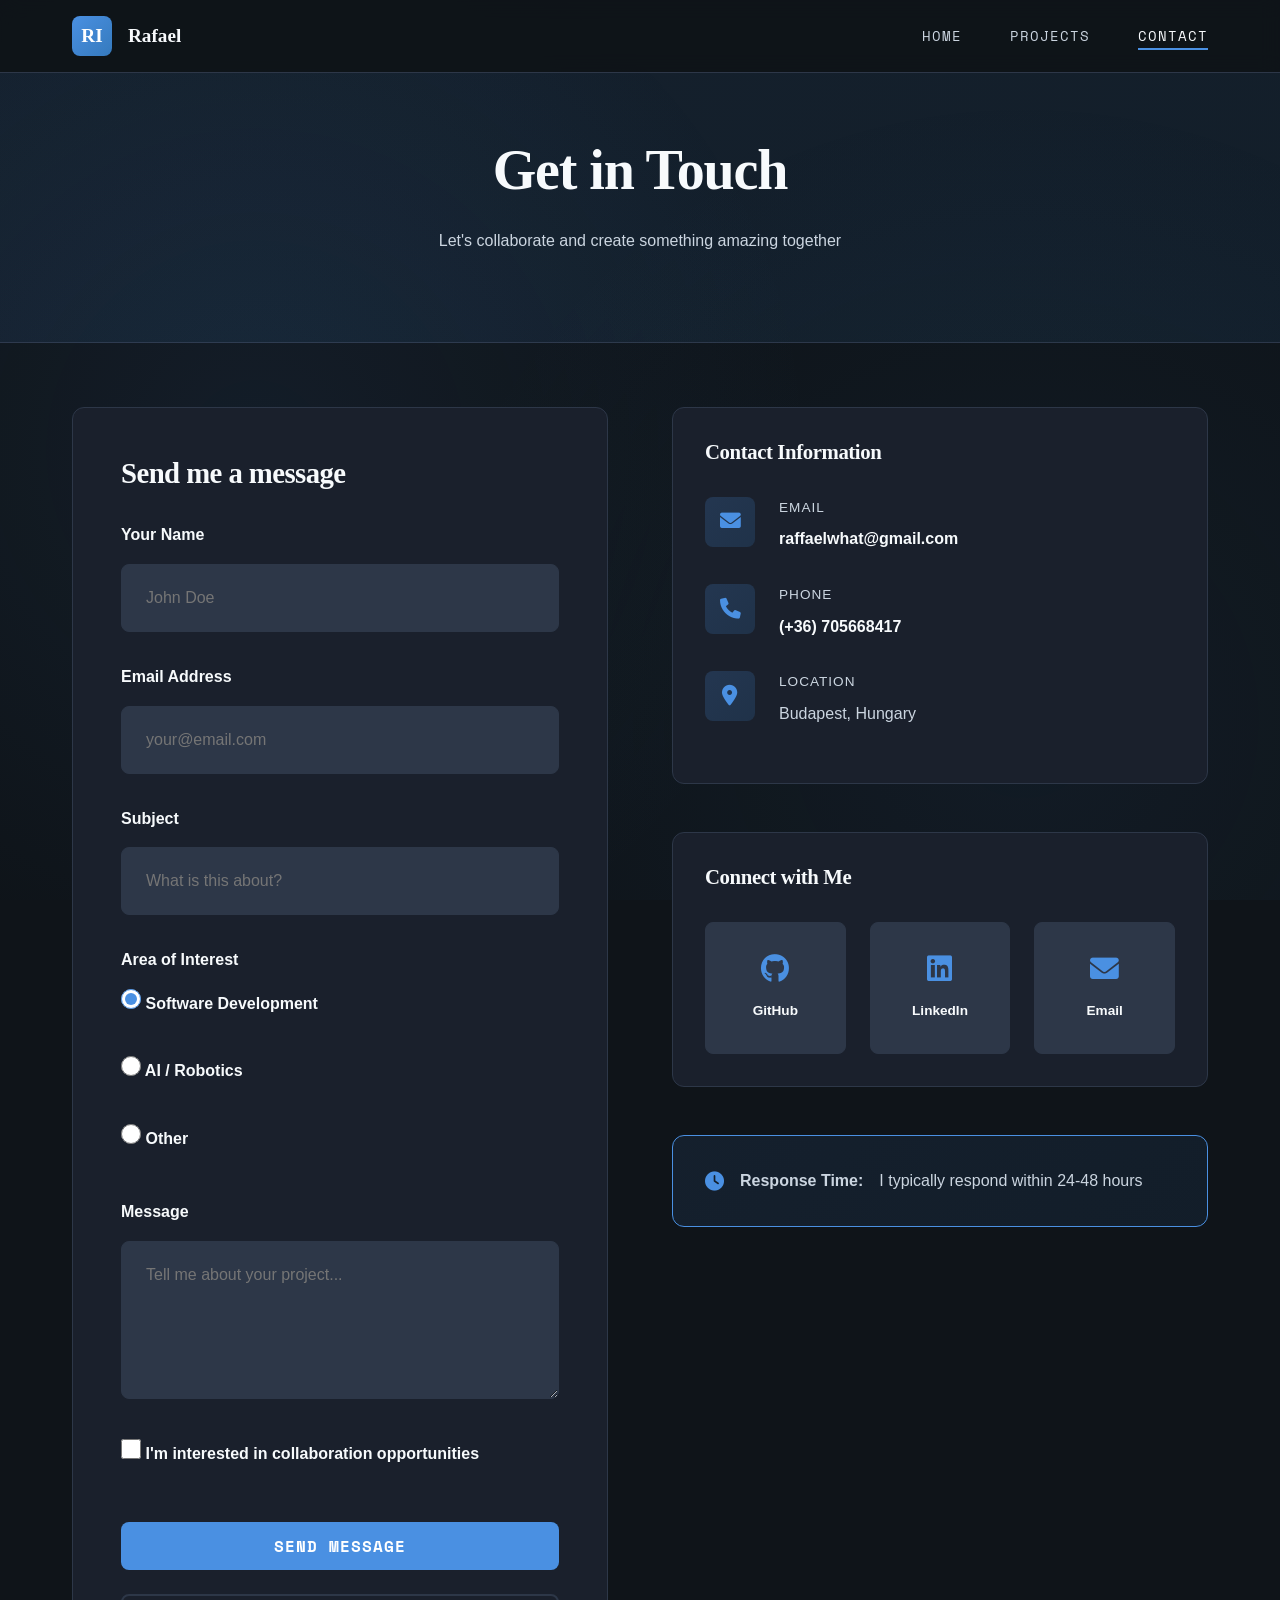
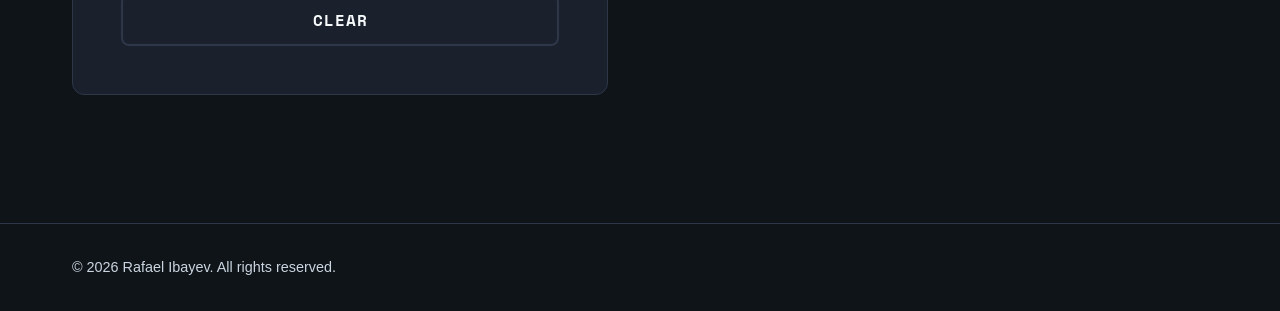
==== commit c1049441: "handled error" ====
--- a/contact.html
+++ b/contact.html
@@ -1,9 +1,7 @@
 <!DOCTYPE html>
-<html lang="en">
-<head>
-    <meta charset="UTF-8">
-    <meta name="viewport" content="width=device-width, initial-scale=1.0">
-    <title>Contact – Website of Rafael Ibayev</title>
+<html lang="en"> <head>
+    <meta charset="UTF-8"> <meta name="viewport" content="width=device-width, initial-scale=1.0">
+    <title>Contact – Portfolio of Rafael Ibayev</title>
     <link rel="stylesheet" href="style.css">
     <link rel="stylesheet" href="https://cdnjs.cloudflare.com/ajax/libs/font-awesome/6.0.0/css/all.min.css">
     <link href="https://fonts.googleapis.com/css2?family=Space+Mono:wght@400;700&family=Lora:wght@600;700;800&display=swap" rel="stylesheet">
@@ -39,38 +37,39 @@
                 <div class="contact-grid">
                     <div class="contact-form-wrapper">
                         <h2>Send me a message</h2>
-                        <form class="contact-form" id="contactForm" method="post" action="mailto:raffaelwhat@gmail.com" enctype="text/plain"> <div class="form-group">
-                                <label for="name">Your Name</label> <input type="text" id="name" name="name" required maxlength="100" placeholder="John Doe"> </div>
+                        <form class="contact-form" id="contactForm" method="post" action="mailto:raffaelwhat@gmail.com" enctype="text/plain">
+                            <div class="form-group">
+                                <label for="name">Your Name</label> <input type="text" id="name" name="name" required placeholder="John Doe" maxlength="50"> </div>
 
                             <div class="form-group">
                                 <label for="email">Email Address</label>
-                                <input type="email" id="email" name="email" required maxlength="100" placeholder="your@email.com">
+                                <input type="email" id="email" name="email" required placeholder="your@email.com" maxlength="60">
                             </div>
 
                             <div class="form-group">
                                 <label for="subject">Subject</label>
-                                <input type="text" id="subject" name="subject" required maxlength="150" placeholder="What is this about?">
+                                <input type="text" id="subject" name="subject" required placeholder="What is this about?" maxlength="100">
                             </div>
 
                             <div class="form-group">
-                                <label for="interest">Area of Interest</label> <div class="radio-group">
-                                    <label class="radio-label">
-                                        <input type="radio" id="dev-interest" name="interest" value="development" checked>
+                                <label>Area of Interest</label> <div class="radio-group">
+                                    <label class="radio-label" for="interest-dev">
+                                        <input type="radio" id="interest-dev" name="interest" value="development" checked>
                                         <span>Software Development</span>
                                     </label>
-                                    <label class="radio-label">
-                                        <input type="radio" id="ai-interest" name="interest" value="ai">
+                                    <label class="radio-label" for="interest-ai">
+                                        <input type="radio" id="interest-ai" name="interest" value="ai">
                                         <span>AI / Robotics</span>
                                     </label>
-                                    <label class="radio-label">
-                                        <input type="radio" id="other-interest" name="interest" value="other">
+                                    <label class="radio-label" for="interest-other">
+                                        <input type="radio" id="interest-other" name="interest" value="other">
                                         <span>Other</span>
                                     </label>
                                 </div>
                             </div>
 
                             <div class="form-group">
-                                <label for="message">Message</label> <textarea id="message" name="message" required maxlength="1000" placeholder="Tell me about your project..." rows="6"></textarea>
+                                <label for="message">Message</label> <textarea id="message" name="message" required placeholder="Tell me about your project..." rows="6" maxlength="1000"></textarea>
                             </div>
 
                             <div class="form-group checkbox-group">
